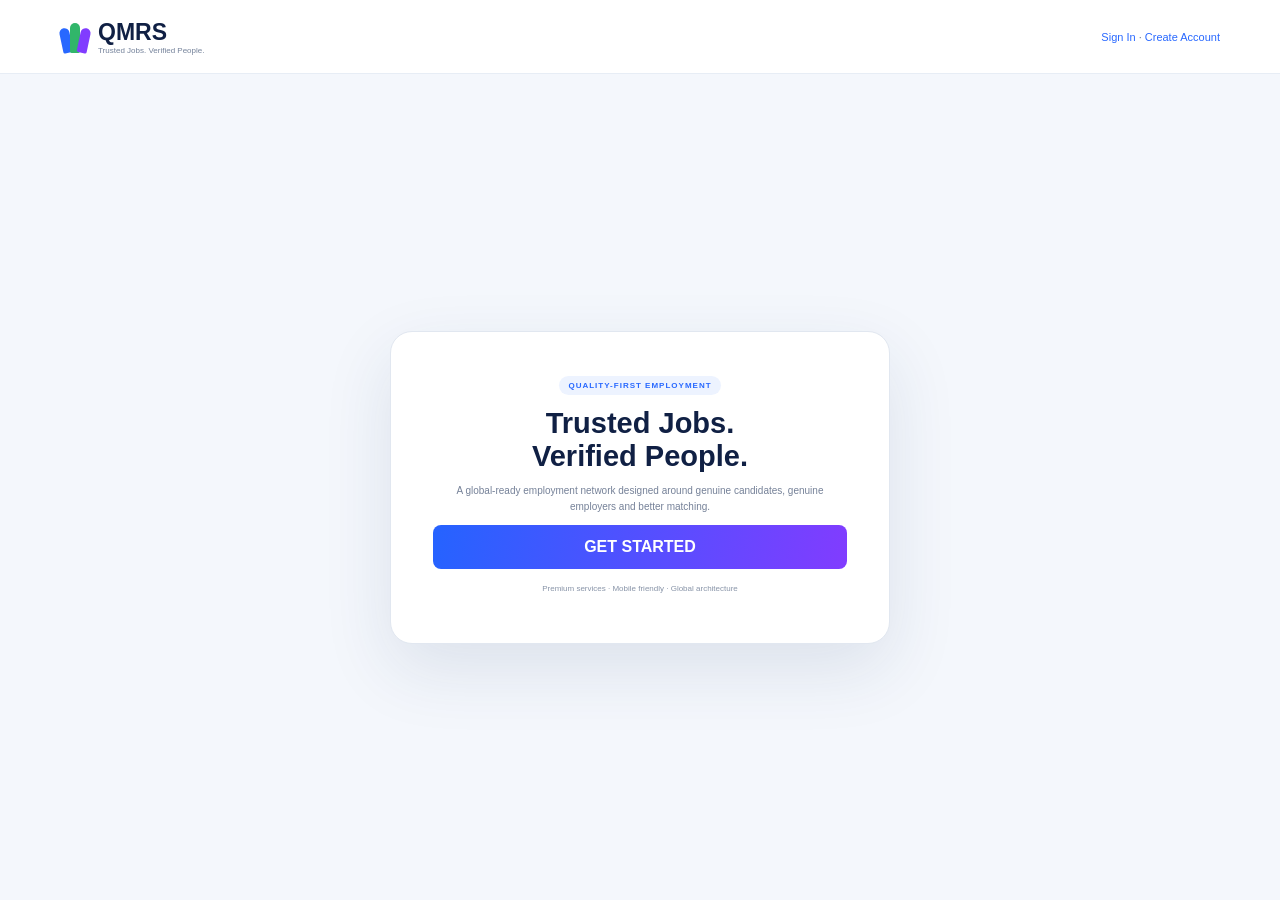
==== public/index.html @ 4dae562c "Add files via upload" ====
<!doctype html><html><head><meta charset="utf-8"><meta name="viewport" content="width=device-width,initial-scale=1"><title>QMRS</title><link rel="stylesheet" href="/assets/css/common.css"></head><body><header><div class="container nav"><a class="brand" href="/"><span class="mark"><i></i><i></i><i></i></span><span><b>QMRS</b><small>Trusted Jobs. Verified People.</small></span></a><div class="member"><a href="/login/">Sign In</a> · <a href="/register/">Create Account</a></div></div></header><main class="page"><section class="card"><span class="eyebrow">QUALITY-FIRST EMPLOYMENT</span><h1>Trusted Jobs.<br>Verified People.</h1><p class="intro">A global-ready employment network designed around genuine candidates, genuine employers and better matching.</p><a class="submit" href="/register/">GET STARTED</a><p class="footer">Premium services · Mobile friendly · Global architecture</p></section></main></body></html>
---- assets/css/common.css ----
*{box-sizing:border-box}body{margin:0;background:#f4f7fc;color:#102044;font-family:Inter,Arial,sans-serif}a{color:#2868ff;text-decoration:none}.container{width:min(1160px,calc(100% - 32px));margin:auto}header{height:74px;background:#fff;border-bottom:1px solid #e7edf5}.nav{height:100%;display:flex;align-items:center;justify-content:space-between}.brand{display:flex;align-items:center;gap:9px;color:#102044}.brand b{display:block;font-size:23px}.brand small{display:block;font-size:8px;color:#74829a}.mark{width:29px;height:34px;position:relative}.mark i{position:absolute;bottom:1px;width:10px;height:25px;border-radius:9px 9px 3px 3px;background:#2868ff}.mark i:nth-child(1){left:1px;transform:rotate(-12deg)}.mark i:nth-child(2){left:10px;height:30px;background:#31b66a}.mark i:nth-child(3){left:19px;transform:rotate(12deg);background:#813cff}.member{font-size:11px;color:#68768e}.page{min-height:calc(100vh - 74px);display:flex;align-items:center;justify-content:center;padding:40px 16px}.card{width:min(500px,100%);background:#fff;border:1px solid #e1e7f0;border-radius:22px;padding:42px;box-shadow:0 25px 70px #1833601c;text-align:center}.eyebrow{display:inline-block;background:#edf3ff;color:#2868ff;border-radius:20px;padding:5px 9px;font-size:8px;font-weight:800;letter-spacing:1px}.card h1{font-size:29px;margin:12px 0 6px}.intro{font-size:10px;line-height:1.6;color:#758198}.field{display:block;text-align:left;font-size:9px;font-weight:800;margin:15px 0}.field input,.field select{width:100%;height:44px;margin-top:6px;border:1px solid #d8e0ec;border-radius:8px;padding:0 12px;font:inherit;font-size:10px}.submit{width:100%;height:44px;border:0;border-radius:8px;background:linear-gradient(100deg,#2563ff,#813cff);color:#fff;font-weight:800;cursor:pointer;display:grid;place-items:center}.footer{font-size:8px;color:#8793a7;margin-top:15px}@media(max-width:600px){header{height:64px}.member{font-size:9px}.card{padding:30px 20px;border-radius:18px}}
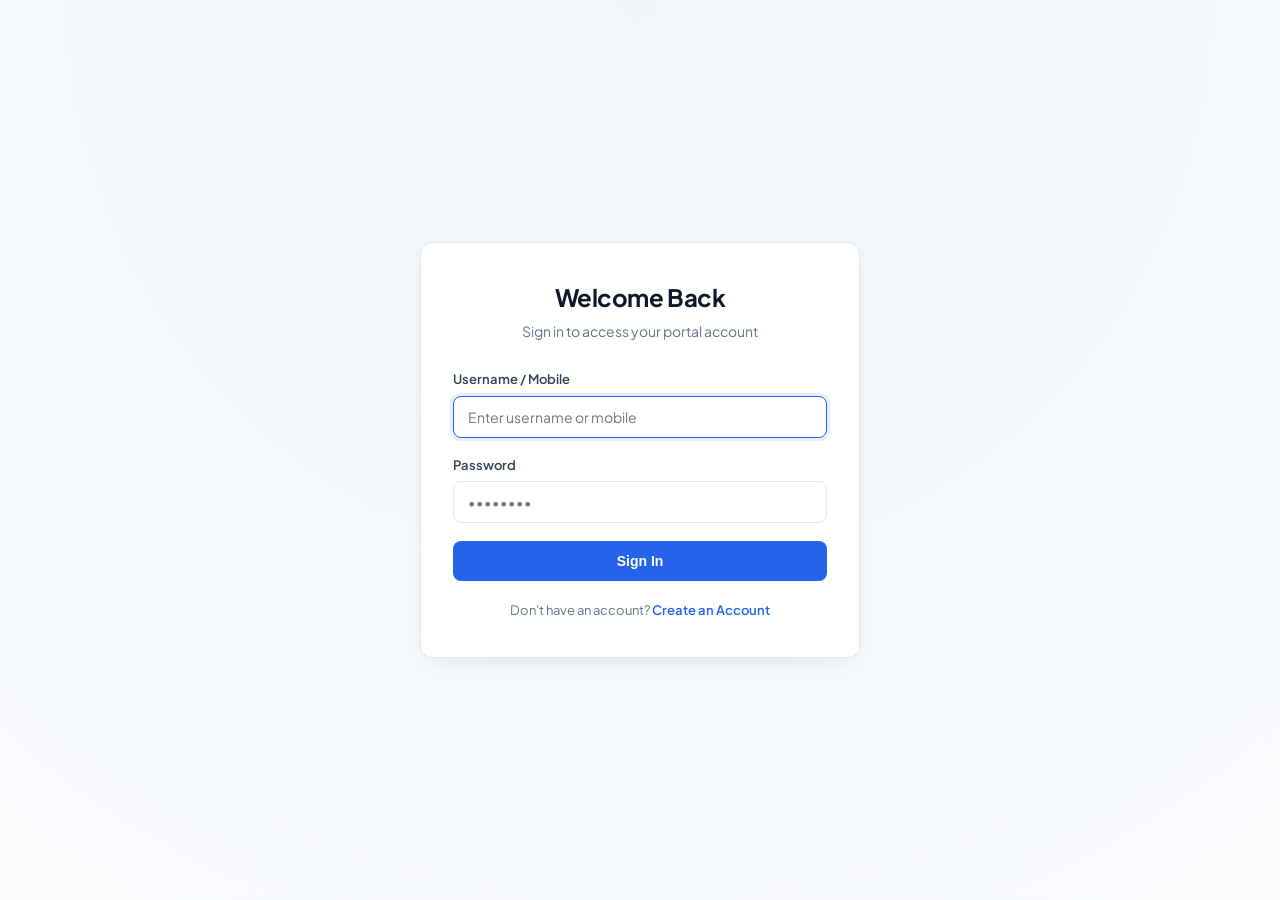
==== commit 4af8e90e: "Update index.html" ====
--- a/public/index.html
+++ b/public/index.html
@@ -1 +1,41 @@
-<!doctype html><html><head><meta charset="utf-8"><meta name="viewport" content="width=device-width,initial-scale=1"><title>QMRS</title><link rel="stylesheet" href="/assets/css/common.css"></head><body><header><div class="container nav"><a class="brand" href="/"><span class="mark"><i></i><i></i><i></i></span><span><b>QMRS</b><small>Trusted Jobs. Verified People.</small></span></a><div class="member"><a href="/login/">Sign In</a> · <a href="/register/">Create Account</a></div></div></header><main class="page"><section class="card"><span class="eyebrow">QUALITY-FIRST EMPLOYMENT</span><h1>Trusted Jobs.<br>Verified People.</h1><p class="intro">A global-ready employment network designed around genuine candidates, genuine employers and better matching.</p><a class="submit" href="/register/">GET STARTED</a><p class="footer">Premium services · Mobile friendly · Global architecture</p></section></main></body></html>
+<!DOCTYPE html>
+<html lang="en">
+<head>
+  <meta charset="UTF-8">
+  <meta name="viewport" content="width=device-width, initial-scale=1.0">
+  <title>Login - QMRS Portal</title>
+  <link rel="stylesheet" href="/assets/css/common.css">
+</head>
+<body>
+  <div class="auth-container">
+    <div class="auth-card">
+      <div class="auth-header">
+        <h1>Welcome Back</h1>
+        <p>Sign in to access your portal account</p>
+      </div>
+
+      <div id="alertBox" class="alert" style="display: none;"></div>
+
+      <form id="loginForm" method="POST" action="/api/auth/login.php">
+        <div class="form-group">
+          <label for="username">Username / Mobile</label>
+          <input type="text" id="username" name="username" class="form-input" placeholder="Enter username or mobile" required autofocus>
+        </div>
+
+        <div class="form-group">
+          <label for="password">Password</label>
+          <input type="password" id="password" name="password" class="form-input" placeholder="••••••••" required>
+        </div>
+
+        <button type="submit" id="submitBtn" class="btn-primary">
+          <span>Sign In</span>
+        </button>
+      </form>
+
+      <div class="auth-footer">
+        Don't have an account? <a href="/public/register.php">Create an Account</a>
+      </div>
+    </div>
+  </div>
+</body>
+</html>
--- a/assets/css/common.css
+++ b/assets/css/common.css
@@ -1 +1,159 @@
-*{box-sizing:border-box}body{margin:0;background:#f4f7fc;color:#102044;font-family:Inter,Arial,sans-serif}a{color:#2868ff;text-decoration:none}.container{width:min(1160px,calc(100% - 32px));margin:auto}header{height:74px;background:#fff;border-bottom:1px solid #e7edf5}.nav{height:100%;display:flex;align-items:center;justify-content:space-between}.brand{display:flex;align-items:center;gap:9px;color:#102044}.brand b{display:block;font-size:23px}.brand small{display:block;font-size:8px;color:#74829a}.mark{width:29px;height:34px;position:relative}.mark i{position:absolute;bottom:1px;width:10px;height:25px;border-radius:9px 9px 3px 3px;background:#2868ff}.mark i:nth-child(1){left:1px;transform:rotate(-12deg)}.mark i:nth-child(2){left:10px;height:30px;background:#31b66a}.mark i:nth-child(3){left:19px;transform:rotate(12deg);background:#813cff}.member{font-size:11px;color:#68768e}.page{min-height:calc(100vh - 74px);display:flex;align-items:center;justify-content:center;padding:40px 16px}.card{width:min(500px,100%);background:#fff;border:1px solid #e1e7f0;border-radius:22px;padding:42px;box-shadow:0 25px 70px #1833601c;text-align:center}.eyebrow{display:inline-block;background:#edf3ff;color:#2868ff;border-radius:20px;padding:5px 9px;font-size:8px;font-weight:800;letter-spacing:1px}.card h1{font-size:29px;margin:12px 0 6px}.intro{font-size:10px;line-height:1.6;color:#758198}.field{display:block;text-align:left;font-size:9px;font-weight:800;margin:15px 0}.field input,.field select{width:100%;height:44px;margin-top:6px;border:1px solid #d8e0ec;border-radius:8px;padding:0 12px;font:inherit;font-size:10px}.submit{width:100%;height:44px;border:0;border-radius:8px;background:linear-gradient(100deg,#2563ff,#813cff);color:#fff;font-weight:800;cursor:pointer;display:grid;place-items:center}.footer{font-size:8px;color:#8793a7;margin-top:15px}@media(max-width:600px){header{height:64px}.member{font-size:9px}.card{padding:30px 20px;border-radius:18px}}
+@import url('https://fonts.googleapis.com/css2?family=Plus+Jakarta+Sans:wght@400;500;600;700&display=swap');
+
+:root {
+  --primary: #2563eb;
+  --primary-hover: #1d4ed8;
+  --bg-surface: #ffffff;
+  --bg-body: #f8fafc;
+  --border: #e2e8f0;
+  --text-main: #0f172a;
+  --text-muted: #64748b;
+  --success: #10b981;
+  --danger: #ef4444;
+  --radius: 12px;
+  --shadow: 0 10px 25px -5px rgba(15, 23, 42, 0.05), 0 8px 10px -6px rgba(15, 23, 42, 0.03);
+}
+
+* {
+  box-sizing: border-box;
+  margin: 0;
+  padding: 0;
+}
+
+body {
+  font-family: 'Plus Jakarta Sans', -apple-system, BlinkMacSystemFont, sans-serif;
+  background: var(--bg-body);
+  color: var(--text-main);
+  line-height: 1.5;
+  min-height: 100vh;
+  display: flex;
+  flex-direction: column;
+}
+
+.auth-container {
+  min-height: 100vh;
+  display: flex;
+  align-items: center;
+  justify-content: center;
+  padding: 24px 16px;
+  background: radial-gradient(circle at top, #f1f5f9 0%, #f8fafc 100%);
+}
+
+.auth-card {
+  width: 100%;
+  max-width: 440px;
+  background: var(--bg-surface);
+  border: 1px solid var(--border);
+  border-radius: var(--radius);
+  box-shadow: var(--shadow);
+  padding: 36px 32px;
+}
+
+.auth-header {
+  text-align: center;
+  margin-bottom: 28px;
+}
+
+.auth-header h1 {
+  font-size: 24px;
+  font-weight: 700;
+  letter-spacing: -0.02em;
+  color: var(--text-main);
+  margin-bottom: 6px;
+}
+
+.auth-header p {
+  color: var(--text-muted);
+  font-size: 14px;
+}
+
+.form-group {
+  margin-bottom: 18px;
+}
+
+.form-group label {
+  display: block;
+  font-size: 13px;
+  font-weight: 600;
+  color: #334155;
+  margin-bottom: 6px;
+}
+
+.form-input {
+  width: 100%;
+  padding: 11px 14px;
+  font-size: 14px;
+  font-family: inherit;
+  border: 1px solid var(--border);
+  border-radius: 8px;
+  background: #ffffff;
+  color: var(--text-main);
+  transition: border-color 0.15s ease, box-shadow 0.15s ease;
+}
+
+.form-input:focus {
+  outline: none;
+  border-color: var(--primary);
+  box-shadow: 0 0 0 3px rgba(37, 99, 235, 0.12);
+}
+
+.btn-primary {
+  width: 100%;
+  padding: 12px 16px;
+  font-size: 14px;
+  font-weight: 600;
+  color: #ffffff;
+  background: var(--primary);
+  border: none;
+  border-radius: 8px;
+  cursor: pointer;
+  transition: background 0.15s ease, transform 0.05s ease;
+  display: inline-flex;
+  justify-content: center;
+  align-items: center;
+  gap: 8px;
+}
+
+.btn-primary:hover {
+  background: var(--primary-hover);
+}
+
+.btn-primary:active {
+  transform: scale(0.99);
+}
+
+.alert {
+  padding: 12px 14px;
+  border-radius: 8px;
+  font-size: 13px;
+  margin-bottom: 18px;
+}
+
+.alert-danger {
+  background: #fef2f2;
+  border: 1px solid #fee2e2;
+  color: #b91c1c;
+}
+
+.alert-success {
+  background: #ecfdf5;
+  border: 1px solid #d1fae5;
+  color: #047857;
+}
+
+.auth-footer {
+  text-align: center;
+  margin-top: 20px;
+  font-size: 13px;
+  color: var(--text-muted);
+}
+
+.auth-footer a {
+  color: var(--primary);
+  text-decoration: none;
+  font-weight: 600;
+}
+
+.auth-footer a:hover {
+  text-decoration: underline;
+}
